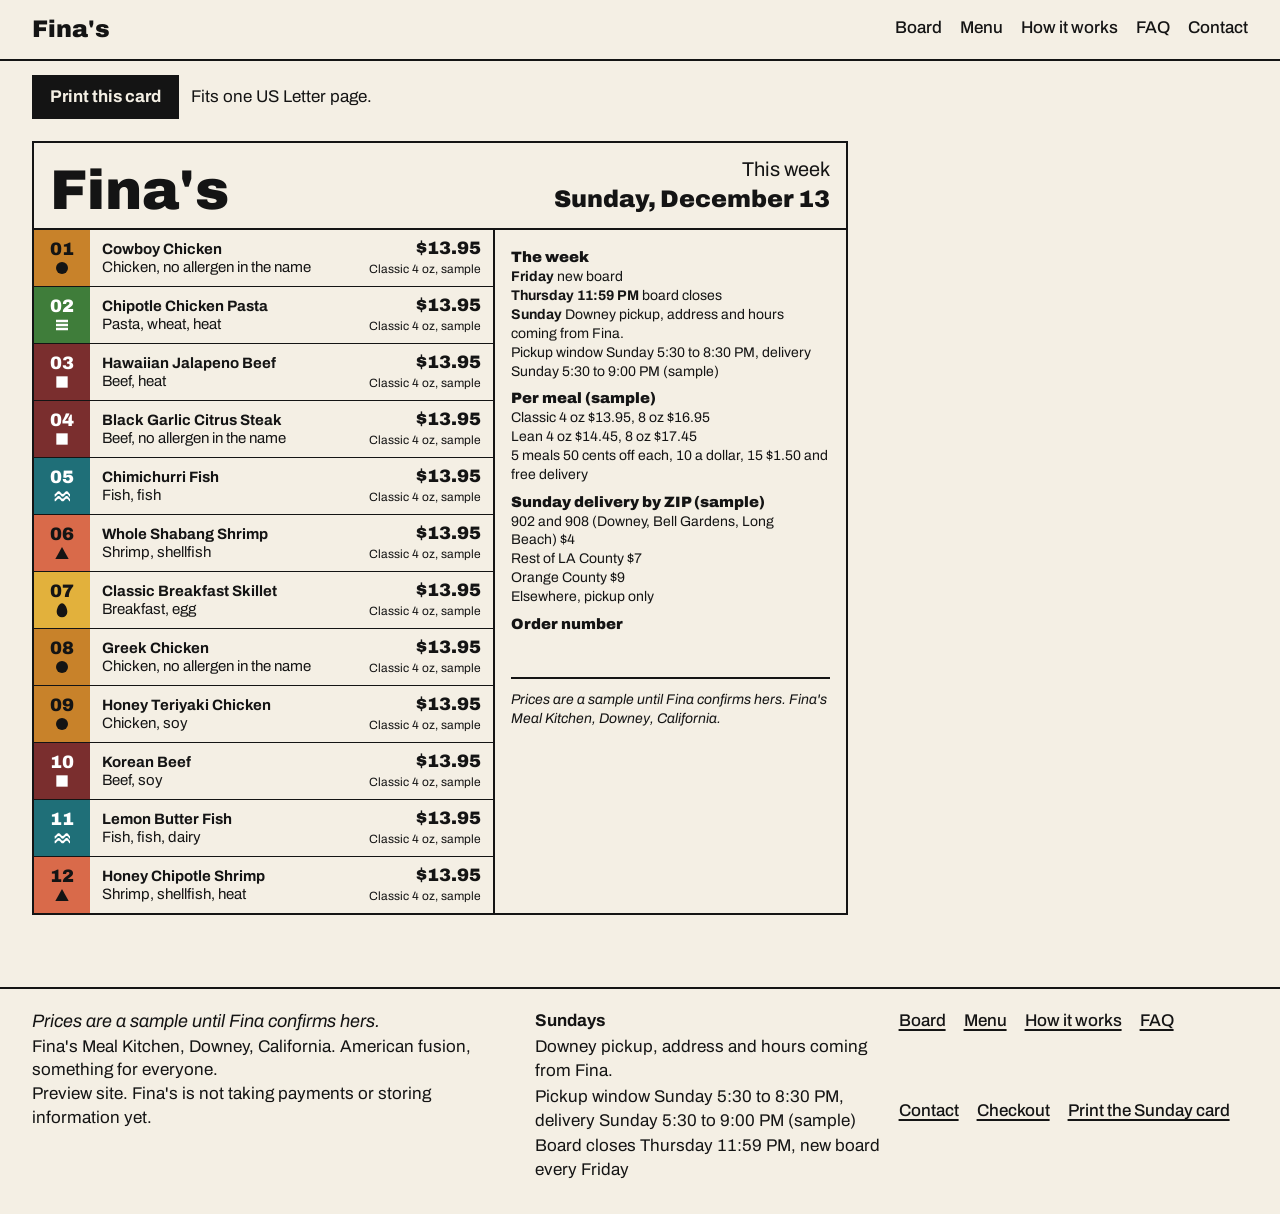
==== card.html @ c73bf51a "Fina's Meal Kitchen: the Market Board, working order preview (sample prices), Downey" ====
<!DOCTYPE html>
<html lang="en" class="no-js">
<head>
<!-- STYLE: Lance Wyman and Otl Aicher, The Market Board (pictogram board with a receipt tape and a price thermometer) | WHY: every dish visible at once and the price falling in view wins the first minute on a phone, which is where meal prep is ordered on Thursday night | ALT: Paula Scher and Emory Douglas, The Kitchen Pass (dark horizontal ticket rail), a better poster and a slower order form -->
<meta charset="utf-8">
<meta name="viewport" content="width=device-width, initial-scale=1">
<title>Sunday card, Fina&#x27;s</title>
<meta name="description" content="A printable one page card: this week&#x27;s twelve dishes, the rhythm, Sunday windows, delivery fees by ZIP and a line for your order number.">
<meta name="color-scheme" content="light dark">
<link rel="preconnect" href="https://fonts.googleapis.com">
<link rel="preconnect" href="https://fonts.gstatic.com" crossorigin>
<link rel="stylesheet" href="https://fonts.googleapis.com/css2?family=Archivo:ital,wght@0,400;0,500;0,700;0,900;1,400;1,700&amp;display=swap">
<link rel="stylesheet" href="./styles.css">
</head>
<body data-page="card">
<svg class="sprite" aria-hidden="true" focusable="false">
  <symbol id="p-circle" viewBox="0 0 48 48"><circle cx="24" cy="24" r="18"/></symbol>
  <symbol id="p-square" viewBox="0 0 48 48"><rect x="7" y="7" width="34" height="34"/></symbol>
  <symbol id="p-triangle" viewBox="0 0 48 48"><path d="M24 6 44 42H4z"/></symbol>
  <symbol id="p-wave" viewBox="0 0 48 48"><path d="M2 18c6 0 6-8 12-8s6 8 12 8 6-8 12-8 6 8 10 8v8c-4 0-4-8-10-8s-6 8-12 8-6-8-12-8-6 8-12 8zm0 14c6 0 6-8 12-8s6 8 12 8 6-8 12-8 6 8 10 8v8c-4 0-4-8-10-8s-6 8-12 8-6-8-12-8-6 8-12 8z"/></symbol>
  <symbol id="p-ribbon" viewBox="0 0 48 48"><path d="M6 8h36v8H6zm0 12h36v8H6zm0 12h36v8H6z"/></symbol>
  <symbol id="p-egg" viewBox="0 0 48 48"><path d="M24 4c8 0 16 14 16 26a16 16 0 0 1-32 0C8 18 16 4 24 4z"/></symbol>
  <symbol id="i-plus" viewBox="0 0 24 24"><path d="M10 3h4v7h7v4h-7v7h-4v-7H3v-4h7z"/></symbol>
  <symbol id="i-minus" viewBox="0 0 24 24"><path d="M3 10h18v4H3z"/></symbol>
</svg>
<p id="live" class="visually-hidden" aria-live="polite" aria-atomic="true"></p>
<header class="masthead">
  <a class="mark" href="./index.html">Fina's</a>
  <nav aria-label="Pages">
    <a href="./index.html">Board</a>
    <a href="./menu.html">Menu</a>
    <a href="./how.html">How it works</a>
    <a href="./faq.html">FAQ</a>
    <a href="./contact.html">Contact</a>
  </nav>
</header>

<main class="page card-page">
  <p class="card-tools js-only"><button type="button" class="btn btn-ink" onclick="window.print()">Print this card</button> <span>Fits one US Letter page.</span></p>
  <section class="card" aria-label="Sunday card">
    <header class="card-head">
      <h1>Fina's</h1>
      <p class="card-sun">This week <strong data-sunday>Sunday after the Thursday close</strong></p>
    </header>
    <div class="card-cols">
      <ol class="card-dishes" aria-label="This week's dishes">
      <li>
        <span class="cn" style="background:var(--chicken);color:var(--on-chicken)">01<svg aria-hidden="true"><use href="#p-circle"/></svg></span>
        <span class="cname"><strong>Cowboy Chicken</strong><br>Chicken, no allergen in the name</span>
        <span class="cpr">$13.95<br><small>Classic 4 oz, sample</small></span>
      </li>
      <li>
        <span class="cn" style="background:var(--pasta);color:var(--on-pasta)">02<svg aria-hidden="true"><use href="#p-ribbon"/></svg></span>
        <span class="cname"><strong>Chipotle Chicken Pasta</strong><br>Pasta, wheat, heat</span>
        <span class="cpr">$13.95<br><small>Classic 4 oz, sample</small></span>
      </li>
      <li>
        <span class="cn" style="background:var(--beef);color:var(--on-beef)">03<svg aria-hidden="true"><use href="#p-square"/></svg></span>
        <span class="cname"><strong>Hawaiian Jalapeno Beef</strong><br>Beef, heat</span>
        <span class="cpr">$13.95<br><small>Classic 4 oz, sample</small></span>
      </li>
      <li>
        <span class="cn" style="background:var(--beef);color:var(--on-beef)">04<svg aria-hidden="true"><use href="#p-square"/></svg></span>
        <span class="cname"><strong>Black Garlic Citrus Steak</strong><br>Beef, no allergen in the name</span>
        <span class="cpr">$13.95<br><small>Classic 4 oz, sample</small></span>
      </li>
      <li>
        <span class="cn" style="background:var(--fish);color:var(--on-fish)">05<svg aria-hidden="true"><use href="#p-wave"/></svg></span>
        <span class="cname"><strong>Chimichurri Fish</strong><br>Fish, fish</span>
        <span class="cpr">$13.95<br><small>Classic 4 oz, sample</small></span>
      </li>
      <li>
        <span class="cn" style="background:var(--shrimp);color:var(--on-shrimp)">06<svg aria-hidden="true"><use href="#p-triangle"/></svg></span>
        <span class="cname"><strong>Whole Shabang Shrimp</strong><br>Shrimp, shellfish</span>
        <span class="cpr">$13.95<br><small>Classic 4 oz, sample</small></span>
      </li>
      <li>
        <span class="cn" style="background:var(--breakfast);color:var(--on-breakfast)">07<svg aria-hidden="true"><use href="#p-egg"/></svg></span>
        <span class="cname"><strong>Classic Breakfast Skillet</strong><br>Breakfast, egg</span>
        <span class="cpr">$13.95<br><small>Classic 4 oz, sample</small></span>
      </li>
      <li>
        <span class="cn" style="background:var(--chicken);color:var(--on-chicken)">08<svg aria-hidden="true"><use href="#p-circle"/></svg></span>
        <span class="cname"><strong>Greek Chicken</strong><br>Chicken, no allergen in the name</span>
        <span class="cpr">$13.95<br><small>Classic 4 oz, sample</small></span>
      </li>
      <li>
        <span class="cn" style="background:var(--chicken);color:var(--on-chicken)">09<svg aria-hidden="true"><use href="#p-circle"/></svg></span>
        <span class="cname"><strong>Honey Teriyaki Chicken</strong><br>Chicken, soy</span>
        <span class="cpr">$13.95<br><small>Classic 4 oz, sample</small></span>
      </li>
      <li>
        <span class="cn" style="background:var(--beef);color:var(--on-beef)">10<svg aria-hidden="true"><use href="#p-square"/></svg></span>
        <span class="cname"><strong>Korean Beef</strong><br>Beef, soy</span>
        <span class="cpr">$13.95<br><small>Classic 4 oz, sample</small></span>
      </li>
      <li>
        <span class="cn" style="background:var(--fish);color:var(--on-fish)">11<svg aria-hidden="true"><use href="#p-wave"/></svg></span>
        <span class="cname"><strong>Lemon Butter Fish</strong><br>Fish, fish, dairy</span>
        <span class="cpr">$13.95<br><small>Classic 4 oz, sample</small></span>
      </li>
      <li>
        <span class="cn" style="background:var(--shrimp);color:var(--on-shrimp)">12<svg aria-hidden="true"><use href="#p-triangle"/></svg></span>
        <span class="cname"><strong>Honey Chipotle Shrimp</strong><br>Shrimp, shellfish, heat</span>
        <span class="cpr">$13.95<br><small>Classic 4 oz, sample</small></span>
      </li>
      </ol>
      <div class="card-side">
        <h2>The week</h2>
        <p><strong>Friday</strong> new board<br><strong>Thursday 11:59 PM</strong> board closes<br><strong>Sunday</strong> Downey pickup, address and hours coming from Fina.<br>Pickup window Sunday 5:30 to 8:30 PM, delivery Sunday 5:30 to 9:00 PM (sample)</p>
        <h2>Per meal (sample)</h2>
        <p>Classic 4 oz $13.95, 8 oz $16.95<br>Lean 4 oz $14.45, 8 oz $17.45<br>5 meals 50 cents off each, 10 a dollar, 15 $1.50 and free delivery</p>
        <h2>Sunday delivery by ZIP (sample)</h2>
        <p>902 and 908 (Downey, Bell Gardens, Long Beach) $4<br>Rest of LA County $7<br>Orange County $9<br>Elsewhere, pickup only</p>
        <h2>Order number</h2>
        <p class="card-line" aria-label="Write your order number here"></p>
        <p class="card-sample">Prices are a sample until Fina confirms hers. Fina's Meal Kitchen, Downey, California.</p>
      </div>
    </div>
  </section>
</main>
<footer class="foot">
  <div>
    <p class="sample-line">Prices are a sample until Fina confirms hers.</p>
    <p>Fina's Meal Kitchen, Downey, California. American fusion, something for everyone.</p>
    <p>Preview site. Fina's is not taking payments or storing information yet.</p>
  </div>
  <div class="hours">
    <strong>Sundays</strong>
    <span>Downey pickup, address and hours coming from Fina.</span>
    <span>Pickup window Sunday 5:30 to 8:30 PM, delivery Sunday 5:30 to 9:00 PM (sample)</span>
    <span>Board closes Thursday 11:59 PM, new board every Friday</span>
  </div>
  <nav aria-label="Footer">
    <a href="./index.html">Board</a>
    <a href="./menu.html">Menu</a>
    <a href="./how.html">How it works</a>
    <a href="./faq.html">FAQ</a>
    <a href="./contact.html">Contact</a>
    <a href="./checkout.html">Checkout</a>
    <a href="./card.html">Print the Sunday card</a>
  </nav>
</footer>
<script src="./app.js"></script>
</body>
</html>
---- styles.css ----
/* Fina's, The Market Board. One grotesque (Archivo), square corners, flat blocks, big numerals. */

:root {
  --board: #F4EFE4;
  --ink: #141414;
  --chicken: #C8822A;
  --beef: #7A2E2E;
  --fish: #1F6F78;
  --plant: #3F7D3A;
  --shrimp: #D96A4A;
  --breakfast: #E2B13C;
  --pasta: #3F7D3A;
  --on-pasta: #FFFFFF;
  --on-chicken: #141414;
  --on-beef: #FFFFFF;
  --on-fish: #FFFFFF;
  --on-plant: #FFFFFF;
  --on-shrimp: #141414;
  --on-breakfast: #141414;
  --rule: 2px solid var(--ink);
  --thin: 1px solid var(--ink);
  --tap: 44px;
  --pad: clamp(12px, 3vw, 32px);
  color-scheme: light dark;
}

@media (prefers-color-scheme: dark) {
  :root {
    --board: #141414;
    --ink: #F4EFE4;
  }
}

* { box-sizing: border-box; }

html { background: var(--board); }

body {
  margin: 0;
  background: var(--board);
  color: var(--ink);
  font-family: Archivo, "Helvetica Neue", Arial, sans-serif;
  font-size: 17px;
  line-height: 1.4;
  font-variant-numeric: tabular-nums;
  -webkit-text-size-adjust: 100%;
}

h1, h2, h3, h4 { margin: 0; line-height: 1.05; font-weight: 900; text-wrap: balance; }
p { margin: 0; text-wrap: pretty; }
em, i { font-style: italic; }
a { color: inherit; text-underline-offset: 3px; text-decoration-thickness: 2px; }
img, video { display: block; max-width: 100%; height: auto; }
button, input, select, output { font: inherit; color: inherit; }
button { cursor: pointer; }

:focus-visible { outline: 3px solid var(--ink); outline-offset: 2px; }

.visually-hidden {
  position: absolute !important;
  width: 1px; height: 1px; overflow: hidden; clip: rect(0 0 0 0); white-space: nowrap;
}

.no-js .js-only { display: none !important; }
@media (min-width: 640px) { .short { display: none !important; } }
.js .no-js-only { display: none !important; }

.sprite { position: absolute; width: 0; height: 0; overflow: hidden; }

/* Masthead */
.masthead {
  display: flex; flex-wrap: wrap; align-items: center; gap: 8px 24px;
  padding: 10px var(--pad);
  border-bottom: var(--rule);
}
.masthead .mark { font-weight: 900; font-size: 24px; text-decoration: none; margin-right: auto; }
.masthead nav { display: flex; flex-wrap: wrap; gap: 4px 18px; font-weight: 500; }
.masthead nav a { text-decoration: none; padding: 6px 0; border-bottom: 3px solid transparent; }
.masthead nav a[aria-current="page"] { border-bottom-color: var(--ink); }
.masthead nav a:hover { text-decoration: underline; }

/* Buttons and controls: square, 44 px tall */
.btn {
  display: inline-flex; align-items: center; justify-content: center; gap: 8px;
  min-height: var(--tap); padding: 8px 16px;
  border: var(--rule); border-radius: 0; background: var(--board); color: var(--ink);
  font-weight: 700; text-decoration: none; text-align: center;
}
.btn:hover { background: var(--ink); color: var(--board); }
.btn-ink { background: var(--ink); color: var(--board); }
.btn-ink:hover { background: var(--board); color: var(--ink); }
.btn[aria-disabled="true"] { opacity: 0.72; cursor: default; }
.btn[aria-disabled="true"]:hover { background: var(--board); color: var(--ink); }

.field {
  min-height: var(--tap); padding: 8px 12px;
  border: var(--rule); border-radius: 0; background: var(--board); color: var(--ink);
  width: 100%; max-width: 100%;
}
select.field { appearance: none; -webkit-appearance: none; padding-right: 36px; background-image: none; }
label.lbl { display: block; font-weight: 700; margin-bottom: 6px; }

.seg { display: inline-flex; border: var(--rule); }
.seg button {
  min-height: var(--tap); min-width: 72px; padding: 8px 14px;
  border: 0; border-right: var(--rule); border-radius: 0;
  background: var(--board); color: var(--ink); font-weight: 700;
}
.seg button:last-child { border-right: 0; }
.seg button[aria-pressed="true"] { background: var(--ink); color: var(--board); }
.seg button:focus-visible { outline-offset: -4px; }

input[type="checkbox"], input[type="radio"] {
  width: 24px; height: 24px; margin: 0; accent-color: var(--ink); border-radius: 0;
  flex: none;
}
.check { display: flex; align-items: flex-start; gap: 12px; min-height: var(--tap); padding: 6px 0; }
.check span { padding-top: 1px; }

/* Page frame */
.page { padding: 0 var(--pad) 48px; }
.page > h1 { font-size: clamp(40px, 7vw, 88px); padding: 24px 0 16px; border-bottom: var(--rule); }
.page .lede { font-size: clamp(20px, 2.4vw, 26px); font-style: italic; padding: 16px 0; max-width: 60ch; }
.prose { max-width: 70ch; }
.prose h2 { font-size: clamp(26px, 3.2vw, 36px); padding: 28px 0 8px; margin-top: 16px; border-top: var(--rule); }
.prose h3 { font-size: 20px; padding: 16px 0 4px; }
.prose p, .prose li { margin: 8px 0; }
.prose ul, .prose ol { padding-left: 24px; }
.prose dl div { display: grid; grid-template-columns: minmax(120px, 1fr) 3fr; gap: 0 16px; padding: 10px 0; border-bottom: var(--thin); }
.prose dt { font-weight: 700; }
.prose dd { margin: 0; }
.big { font-size: clamp(32px, 5vw, 56px); font-weight: 900; line-height: 1; }

table.grid { border-collapse: collapse; width: 100%; border: var(--rule); }
table.grid th, table.grid td { border: var(--thin); padding: 10px 12px; text-align: left; vertical-align: top; }
table.grid th { font-weight: 700; background: var(--ink); color: var(--board); border-color: var(--board); }
table.grid tbody th { background: transparent; color: inherit; border-color: var(--ink); }
table.grid td.num, table.grid th.num { text-align: right; }
.scroll-x { overflow-x: auto; max-width: 100%; }

/* Sample notice */
.sample {
  display: flex; gap: 12px; align-items: baseline;
  padding: 10px 0; border-bottom: var(--rule);
  font-style: italic;
}
.sample strong { font-style: normal; }

/* Hero strip (index) */
.hero {
  display: grid; grid-template-columns: 1fr; gap: 0;
  border-bottom: var(--rule);
}
.hero-name { padding: 16px 0 8px; }
.hero-name h1 { font-size: clamp(64px, 14vw, 180px); font-weight: 900; line-height: 0.9; }
.hero-name p { font-size: clamp(20px, 2.6vw, 30px); font-style: italic; padding: 10px 0 8px; max-width: 24ch; }
.hero-facts { display: grid; grid-template-columns: 1fr; }
.fact { padding: 12px 0; border-top: var(--rule); }
.fact .k { font-weight: 700; display: block; }
.fact .v { font-size: clamp(28px, 4.5vw, 48px); font-weight: 900; line-height: 1.1; display: block; }
.fact .v em { font-weight: 900; }
.fact .s { display: block; padding-top: 4px; }
.zip-form { display: flex; gap: 8px; max-width: 420px; padding-top: 6px; }
.zip-form input { width: 9ch; flex: none; font-size: 22px; font-weight: 700; }
.zip-form button { flex: none; }
.zip-answer { font-weight: 700; padding-top: 8px; min-height: 1.4em; }
.zip-table { padding-top: 6px; }
.fees { display: none; padding-top: 4px; }
.fees summary { font-weight: 700; cursor: pointer; min-height: 32px; display: flex; align-items: center; list-style: none; }
.fees summary::-webkit-details-marker { display: none; }
.fees summary::before { content: "+"; display: inline-block; width: 22px; font-size: 22px; font-weight: 900; }
.fees[open] summary::before { content: "\2212"; }
.fees .zip-table { font-size: 15px; padding: 4px 0 6px; }

@media (min-width: 900px) {
  .hero { grid-template-columns: 1.2fr 1fr; }
  .hero-name { border-right: var(--rule); padding-right: 24px; }
  .hero-facts { padding-left: 24px; }
  .hero-facts .fact:first-child { border-top: 0; }
}

/* The board: tiles left, tape right */
.board {
  display: grid; grid-template-columns: 1fr; gap: 0;
}
@media (min-width: 1000px) {
  .hero { grid-template-columns: minmax(0, 1fr) minmax(0, 1fr); max-height: 300px; overflow: hidden; }
  .hero-name { padding: 10px 24px 10px 0; min-width: 0; }
  .hero-name h1 { font-size: 96px; line-height: 0.9; }
  .hero-name p { font-size: 20px; padding: 8px 0 0; max-width: none; white-space: nowrap; overflow: hidden; text-overflow: ellipsis; }
  .hero-facts { grid-template-columns: 1fr 1fr; align-content: start; }
  .fact { padding: 8px 0; }
  .fact.when { border-top: 0; }
  .fact.closes { border-top: 0; border-left: var(--rule); padding-left: 16px; }
  .fact.zip { grid-column: 1 / -1; }
  .fact .k { font-size: 15px; }
  .fact .v { font-size: 26px; }
  .fact .s { display: none; }
  .hero-name .long { display: none; }
  .zip-answer:empty { display: none; }
  .zip-table.desk { display: none; }
  .fees { display: block; }
  .js .price-grid { display: none; }
  .price-line.more { display: none; }
  .fills { padding: 8px 0; }
  .plan summary { min-height: 40px; padding: 2px 0; }
  .board { grid-template-columns: minmax(0, 1fr) 360px; }
  .tape-col { border-left: var(--rule); }
  .tape { position: sticky; top: 0; max-height: 100vh; overflow: auto; }
}

.board-head { padding: 14px 0; display: flex; flex-wrap: wrap; gap: 12px 28px; align-items: flex-end; border-bottom: var(--rule); }
.board-head h2 { font-size: clamp(30px, 4vw, 44px); margin-right: auto; }
.switch { display: grid; gap: 4px; }
.switch .k { font-weight: 700; }
.price-line { width: 100%; font-size: 18px; }
.price-line strong { font-size: 24px; }

.price-grid { display: grid; grid-template-columns: auto 1fr 1fr; border: var(--rule); max-width: 420px; }
.price-grid > * { padding: 8px 10px; border-right: var(--thin); border-bottom: var(--thin); }
.price-grid > *:nth-child(3n) { border-right: 0; }
.price-grid > *:nth-last-child(-n+3) { border-bottom: 0; }
.price-grid .h { font-weight: 700; }
.price-grid .v { font-weight: 900; font-size: 20px; }
.price-grid .v[data-active="true"] { background: var(--ink); color: var(--board); }

.fills { display: flex; gap: 8px; padding: 12px 0; overflow-x: auto; border-bottom: var(--rule); }
.fills .btn { flex: none; }
.plan { border-bottom: var(--rule); }
.plan summary { min-height: var(--tap); display: flex; align-items: center; font-weight: 700; cursor: pointer; padding: 6px 0; list-style: none; }
.plan summary::-webkit-details-marker { display: none; }
.plan summary::before { content: "+"; display: inline-block; width: 28px; font-size: 26px; font-weight: 900; }
.plan[open] summary::before { content: "\2212"; }
.plan-body { display: grid; gap: 8px 24px; grid-template-columns: repeat(auto-fit, minmax(220px, 1fr)); padding: 4px 0 16px; align-items: center; }
.plan-body .row { display: flex; gap: 12px; align-items: center; }
.plan-body select { width: auto; }
.plan-note { grid-column: 1 / -1; font-weight: 700; min-height: 1.4em; }

.caption { font-style: italic; padding: 8px 0; }

/* Tiles: a printed grid, zero gap, ink rules */
.tiles {
  display: grid; grid-template-columns: 1fr;
  border-left: var(--rule); border-top: var(--rule); margin-top: 12px;
}
.tiles-foot { border-bottom: var(--rule); }
@media (min-width: 640px) { .tiles { grid-template-columns: repeat(2, minmax(0, 1fr)); } }
@media (min-width: 1240px) { .tiles { grid-template-columns: repeat(3, minmax(0, 1fr)); } }

.tile {
  display: grid; grid-template-columns: 1fr; gap: 0;
  border-right: var(--rule); border-bottom: var(--rule);
  background: var(--board);
}
.tile-head {
  display: flex; align-items: center; gap: 10px; padding: 6px 10px; min-height: 48px;
  font-weight: 700; font-size: 18px;
}
.tile-head .num { font-size: 32px; font-weight: 900; line-height: 1; }
.tile-head .pict { width: 28px; height: 28px; fill: currentColor; }
.tile-head .kind { margin-left: auto; }
.tile-img { position: relative; aspect-ratio: 4 / 3; overflow: hidden; }
.tile-img .pict-big {
  position: absolute; left: 50%; top: 50%; width: 40%; height: 40%;
  transform: translate(-50%, -50%); fill: currentColor; opacity: 0.9;
}
.tile-img img { position: absolute; inset: 0; width: 100%; height: 100%; object-fit: cover; }
.tile-body { padding: 12px 12px 12px; }
.tile-body h3 { font-size: 24px; }
.tile-body .parts { padding-top: 4px; }
.macros { display: grid; grid-template-columns: repeat(4, 1fr); gap: 4px; margin: 12px 0 0; padding: 10px 0 0; border-top: var(--thin); }
.macros div { display: flex; flex-direction: column-reverse; }
.macros dd { margin: 0; font-size: 26px; font-weight: 900; line-height: 1; }
.macros dt { font-size: 14px; }
.allergens { display: flex; flex-wrap: wrap; gap: 6px; list-style: none; margin: 10px 0 0; padding: 0; min-height: 26px; }
.allergens .hot { background: var(--ink); color: var(--board); border-color: var(--ink); }
.allergens li { border: var(--thin); padding: 1px 8px; font-size: 14px; font-weight: 700; }
.allergens .none { border: 0; padding: 0; font-weight: 400; font-style: italic; }
.ctl { display: flex; align-items: center; gap: 0; margin-top: 12px; border-top: var(--rule); }
.ctl button {
  width: 56px; height: 56px; flex: none;
  border: 0; border-right: var(--rule); border-radius: 0;
  background: var(--board); color: var(--ink); display: grid; place-items: center;
}
.ctl button svg { width: 24px; height: 24px; fill: currentColor; }
.ctl button:hover { background: var(--ink); color: var(--board); }
.ctl button:focus-visible { outline-offset: -4px; }
.ctl .qty { width: 56px; height: 56px; flex: none; display: grid; place-items: center; font-size: 28px; font-weight: 900; border-right: var(--rule); }
.ctl .price { margin-left: auto; padding: 0 12px; font-size: 22px; font-weight: 900; }
.tile[data-qty]:not([data-qty="0"]) .qty { background: var(--ink); color: var(--board); }

@media (max-width: 639px) {
  .masthead { padding: 6px var(--pad); }
  .masthead nav { font-size: 15px; gap: 4px 12px; }
  body[data-page="board"] .masthead .mark { display: none; }
  .hero-name { padding: 6px 0 0; }
  .hero-name h1 { font-size: 44px; }
  .hero-name p { font-size: 16px; padding: 2px 0 6px; max-width: none; white-space: nowrap; overflow: hidden; text-overflow: ellipsis; }
  .long { display: none !important; }
  .hero-facts { grid-template-columns: 1fr; }
  .fact { padding: 6px 0; }
  .fact .s { display: none; }
  .fact.when .k { display: none; }
  .fact.when .v { font-size: 22px; line-height: 1.15; }
  .fact.closes { border-top: 0; padding-top: 0; display: flex; flex-wrap: wrap; gap: 0 6px; font-size: 15px; }
  .fact.closes .k { font-size: 15px; }
  .fact.closes .v { font-size: 15px; font-weight: 700; display: inline; }
  .zip-form { padding-top: 0; }
  .zip-form input { font-size: 18px; }
  .zip-answer { padding-top: 6px; min-height: 0; }
  .zip-answer:empty { display: none; }
  .zip-table.desk { display: none; }
  .fees { display: block; }
  .sample { padding: 6px 0; font-size: 15px; }
  .sample .lead, .sample .more { display: none; }
  .board-head { padding: 8px 0; gap: 6px 12px; align-items: center; }
  .board-head h2 { position: absolute; width: 1px; height: 1px; overflow: hidden; clip: rect(0 0 0 0); white-space: nowrap; }
  .board-head { position: relative; }
  .switch { position: relative; }
  .switch .k { position: absolute; width: 1px; height: 1px; overflow: hidden; clip: rect(0 0 0 0); white-space: nowrap; }
  .seg button { min-width: 64px; padding: 8px 10px; }
  .js .price-grid { display: none; }
  .price-line { font-size: 15px; }
  .price-line strong { font-size: 18px; }
  .price-line.more { display: none; }
  .fills { padding: 8px 0; }
  .fills .btn { min-height: 44px; padding: 6px 12px; }
  .board-main { display: flex; flex-direction: column; }
  .board-main > .board-head { order: 1; }
  .board-main > .tiles { order: 2; }
  .board-main > .tiles-foot { order: 3; }
  .board-main > .caption.before { order: 4; }
  .board-main > .fills { order: 5; }
  .board-main > .plan { order: 6; border-top: 0; }
  .board-main > .caption.after { order: 7; }
  .board-main > .extras { order: 8; }
  .caption { padding: 4px 0; font-size: 14px; }
  .caption .more { display: none; }
  .tiles { margin-top: 0; border-top: 0; }
  .tile { grid-template-columns: 104px minmax(0, 1fr); grid-template-rows: auto 1fr auto; }
  .tile-head { grid-column: 1 / -1; min-height: 36px; padding: 2px 10px; font-size: 16px; }
  .tile-head .num { font-size: 24px; }
  .tile-head .pict { width: 22px; height: 22px; }
  .tile-img { grid-row: 2 / 4; aspect-ratio: auto; height: 100%; min-height: 104px; }
  .tile-body { padding: 6px 10px 0; }
  .tile-body h3 { font-size: 19px; }
  .allergens { margin-top: 4px; min-height: 0; }
  .ctl { grid-column: 2; margin-top: 4px; border-top: var(--thin); }
  .ctl button, .ctl .qty { width: 48px; height: 48px; }
  .ctl .qty { font-size: 22px; }
  .ctl .price { font-size: 18px; padding: 0 8px; }
}



/* Hero media tile: lives on the board, no text over it; the rhythm fills the rest of the cell */
.media-tile { display: flex; flex-direction: column; border-right: var(--rule); border-bottom: var(--rule); background: var(--board); color: var(--ink); }
.media-tile .frame { position: relative; aspect-ratio: 1280 / 648; overflow: hidden; background: var(--chicken); color: var(--on-chicken); }
.media-tile video, .media-tile img { position: absolute; inset: 0; width: 100%; height: 100%; object-fit: cover; }
.media-tile .pict-big { position: absolute; left: 50%; top: 50%; width: 30%; height: 30%; transform: translate(-50%, -50%); fill: currentColor; }
.media-tile .cap { padding: 8px 10px; font-style: italic; border-top: var(--rule); border-bottom: var(--rule); }
.rhythm { flex: 1; margin: 0; padding: 4px 10px 10px; display: grid; align-content: start; gap: 0; }
.rhythm div { display: grid; grid-template-columns: 1fr; padding: 8px 0; border-bottom: var(--thin); }
.rhythm div:last-child { border-bottom: 0; }
.rhythm dt { font-weight: 900; font-size: 20px; }
.rhythm dd { margin: 0; }
@media (max-width: 639px) { .media-tile { order: 99; } }

/* Extras */
.extras { padding: 16px 0; border-bottom: var(--rule); }
.extras h2 { font-size: clamp(26px, 3.2vw, 36px); }
.extras .rule-note { padding: 6px 0 10px; font-weight: 700; }
.sauces { display: grid; grid-template-columns: 1fr; border-left: var(--rule); border-top: var(--rule); }
@media (min-width: 640px) { .sauces { grid-template-columns: repeat(2, 1fr); } }
@media (min-width: 1240px) { .sauces { grid-template-columns: repeat(4, 1fr); } }
.sauce { border-right: var(--rule); border-bottom: var(--rule); }
.sauce .name { padding: 10px 12px 0; font-weight: 700; font-size: 19px; }
.sauce .meta { padding: 0 12px 8px; font-size: 14px; }
.sauce .ctl { margin-top: 0; }

/* Receipt tape */
.tape { padding: 0 0 24px; }
.tape-inner { padding: 14px var(--pad) 0; }
@media (min-width: 1000px) { .tape-inner { padding: 14px 20px 0; } }
.tape h2 { font-size: 30px; }
.tape .sunday { font-size: 18px; padding: 4px 0 10px; border-bottom: var(--rule); }
.tape .sunday strong { font-weight: 900; }
.lines { list-style: none; margin: 0; padding: 0; min-height: 56px; }
.lines li { display: grid; grid-template-columns: 2.4em 1fr auto; gap: 0 8px; padding: 8px 0; border-bottom: var(--thin); align-items: baseline; }
.lines li .q { font-weight: 900; font-size: 20px; }
.lines li .n { font-weight: 500; }
.lines li .n small { display: block; font-size: 14px; }
.lines li .a { font-weight: 900; font-size: 20px; }
.lines li.empty { grid-template-columns: 1fr; font-style: italic; }
.lines li.free .a { font-weight: 700; font-size: 16px; }

.ladder { padding: 12px 0; border-bottom: var(--rule); }
.ladder .k { font-weight: 700; display: block; padding-bottom: 6px; }
.therm { position: relative; height: 28px; border: var(--rule); }
.therm .fill { position: absolute; left: 0; top: 0; bottom: 0; width: 0; background: var(--ink); }
.therm .mark { position: absolute; top: 0; bottom: 0; width: 2px; background: var(--ink); }
.therm .mark[data-at="5"] { left: calc(100% / 3); }
.therm .mark[data-at="10"] { left: calc(200% / 3); }
.therm-labels { display: grid; grid-template-columns: 1fr 1fr 1fr; font-weight: 700; font-size: 15px; padding-top: 4px; }
.therm-labels span:nth-child(2) { text-align: center; }
.therm-labels span:nth-child(3) { text-align: right; }
.ladder .next { font-size: 18px; padding-top: 8px; font-weight: 500; }
.ladder .next strong { font-weight: 900; }
.ladder .saved { font-weight: 900; font-size: 22px; padding-top: 4px; }

.totals { padding: 10px 0; }
.totals div { display: flex; justify-content: space-between; gap: 12px; padding: 4px 0; }
.totals .total { border-top: var(--rule); margin-top: 6px; padding-top: 10px; font-size: 30px; font-weight: 900; }
.totals .delivery small { font-weight: 400; font-size: 15px; }
.tape-actions { display: grid; gap: 8px; padding-top: 8px; }
.tape-actions .btn { width: 100%; }
.tape-actions .pair { display: grid; grid-template-columns: 1fr 1fr; gap: 8px; }
.tape-msg { min-height: 1.4em; font-weight: 700; padding-top: 6px; }

@media (prefers-reduced-motion: no-preference) {
  .lines li.print { animation: print 320ms ease-out both; }
  @keyframes print { from { transform: translateY(-8px); opacity: 0; clip-path: inset(0 0 100% 0); } to { transform: none; opacity: 1; clip-path: inset(0); } }
  .tile .qty.stamp { animation: stamp 260ms ease-out; }
  @keyframes stamp { 0% { transform: scale(1.35); } 100% { transform: none; } }
  .therm .fill { transition: width 400ms ease-out; }
}

/* Phone: sticky bottom tally, square */
.tally { display: none; background: var(--ink); color: var(--board); }
@media (max-width: 999px) {
  body.has-tally { padding-bottom: 72px; }
  .tally {
    position: fixed; left: 0; right: 0; bottom: 0; z-index: 20;
    display: flex; align-items: stretch; height: 64px;
    background: var(--ink); color: var(--board); border-top: 2px solid var(--board);
  }
  .tally .sum { flex: 1; display: flex; align-items: center; gap: 16px; padding: 0 var(--pad); font-weight: 900; font-size: 22px; }
  .tally .sum .meals { font-size: 16px; font-weight: 700; }
  .tally button {
    border: 0; border-left: 2px solid var(--board); border-radius: 0; background: var(--ink); color: var(--board);
    font-weight: 700; padding: 0 18px; min-width: 96px;
  }
  .tally button[aria-expanded="true"] { background: var(--board); color: var(--ink); }
  .tape-col { display: none; }
  body.tape-open .tape-col {
    display: block; position: fixed; left: 0; right: 0; bottom: 64px; top: 0; z-index: 19;
    background: var(--board); border-top: var(--rule); overflow: auto;
  }
}

/* Checkout */
.co { display: grid; grid-template-columns: 1fr; gap: 0; }
@media (min-width: 1000px) {
  .co { grid-template-columns: minmax(0, 1fr) 400px; }
  .co-side { border-left: var(--rule); padding-left: 24px; }
  .co-side .tape { position: sticky; top: 0; }
}
.co-main { padding-right: 0; }
@media (min-width: 1000px) { .co-main { padding-right: 24px; } }
.notice { border: var(--rule); padding: 14px 16px; margin: 16px 0; font-weight: 700; }
.notice.preview { background: var(--breakfast); color: var(--on-breakfast); border-color: var(--on-breakfast); }
.step { padding: 20px 0; border-bottom: var(--rule); }
.step h2 { font-size: 28px; padding-bottom: 10px; }
.step h2 .n { display: inline-grid; place-items: center; width: 40px; height: 40px; background: var(--ink); color: var(--board); margin-right: 10px; font-size: 22px; vertical-align: middle; }
.choices { display: grid; grid-template-columns: 1fr 1fr; border: var(--rule); max-width: 520px; }
.choices label { display: flex; gap: 10px; align-items: center; min-height: 56px; padding: 8px 12px; border-right: var(--rule); cursor: pointer; font-weight: 700; }
.choices label:last-child { border-right: 0; }
.choices label:has(input:checked) { background: var(--ink); color: var(--board); }
.choices input { accent-color: var(--board); }
.fields { display: grid; gap: 12px; grid-template-columns: 1fr 1fr; max-width: 720px; }
.fields .wide { grid-column: 1 / -1; }
@media (max-width: 600px) { .fields { grid-template-columns: 1fr; } }
.heat { display: grid; grid-template-columns: repeat(6, 1fr); gap: 6px; max-width: 720px; align-items: end; }
.heat label { display: grid; gap: 6px; cursor: pointer; text-align: center; font-weight: 700; font-size: 14px; }
.heat .bar { height: 72px; display: flex; align-items: flex-end; border-bottom: var(--rule); }
.heat .bar i { display: block; width: 100%; background: var(--ink); }
.heat .bar i.b1 { height: 25%; }
.heat .bar i.b2 { height: 55%; }
.heat .bar i.b3 { height: 100%; }
.heat label:has(input:checked) .t { background: var(--ink); color: var(--board); }
.heat .t { padding: 6px 2px; min-height: var(--tap); display: grid; place-items: center; line-height: 1.1; }
.heat input { position: absolute; opacity: 0; width: 1px; height: 1px; }
.heat label:has(input:focus-visible) { outline: 3px solid var(--ink); outline-offset: 2px; }
.heat-key { display: flex; gap: 16px; padding: 10px 0; font-size: 14px; font-weight: 700; }
.heat-key i { display: inline-block; width: 14px; height: 14px; background: var(--ink); vertical-align: middle; margin-right: 6px; }
.confirm { padding: 24px 0; }
.confirm .num { font-size: clamp(40px, 8vw, 80px); font-weight: 900; line-height: 1; padding: 8px 0 16px; }
.confirm dl { max-width: 60ch; }

/* Menu: 57 dishes grouped by protein */
.filters { display: grid; gap: 12px 24px; padding: 14px 0; border-bottom: var(--rule); grid-template-columns: 1fr; }
@media (min-width: 900px) { .filters { grid-template-columns: minmax(240px, 1fr) 2fr 2fr; align-items: start; } .filters #menu-count { grid-column: 1 / -1; } }
.filters fieldset { border: 0; padding: 0; margin: 0; display: flex; flex-wrap: wrap; gap: 0 16px; }
.filters legend { font-weight: 700; padding: 0 0 4px; }
.filters .check { min-height: 40px; padding: 4px 0; }
.menu-group { padding: 10px 0 4px; }
.menu-group[hidden] { display: none; }
.menu-group h2 { display: flex; align-items: center; gap: 12px; font-size: clamp(28px, 3.6vw, 40px); padding: 18px 0 10px; }
.menu-group .gk { display: inline-grid; place-items: center; width: 44px; height: 44px; }
.menu-group .gk svg { width: 24px; height: 24px; fill: currentColor; }
.menu-group .gc { font-weight: 400; font-size: 20px; }
.menu-list { list-style: none; margin: 0; padding: 0; display: grid; grid-template-columns: 1fr; border-top: var(--rule); border-left: var(--rule); }
@media (min-width: 700px) { .menu-list { grid-template-columns: repeat(2, minmax(0, 1fr)); } }
@media (min-width: 1240px) { .menu-list { grid-template-columns: repeat(3, minmax(0, 1fr)); } }
.menu-item { display: grid; grid-template-columns: 88px 1fr; gap: 0 12px; align-items: start; border-right: var(--rule); border-bottom: var(--rule); min-height: 88px; }
.menu-item[hidden] { display: none; }
.menu-item .mk { position: relative; display: grid; place-items: center; width: 88px; height: 100%; min-height: 88px; overflow: hidden; }
.menu-item .mk svg { width: 32px; height: 32px; fill: currentColor; }
.menu-item .mk img { position: absolute; inset: 0; width: 100%; height: 100%; object-fit: cover; }
.menu-item .mt { padding: 10px 10px 10px 0; }
.menu-item h3 { font-size: 20px; }
.menu-item .allergens { margin-top: 6px; min-height: 0; }
.menu-item .on-board { grid-column: 2; font-weight: 700; font-size: 14px; padding: 0 0 10px; }
.menu-empty { padding: 24px 0; font-style: italic; font-size: 20px; }

/* Footer */
.foot { border-top: var(--rule); padding: 20px var(--pad) 32px; display: grid; gap: 14px; }
.foot .sample-line { font-style: italic; font-size: 18px; }
.foot nav { display: flex; flex-wrap: wrap; gap: 6px 18px; font-weight: 500; }
.foot .hours { display: grid; gap: 2px; }
.foot .hours strong { font-weight: 700; }
@media (min-width: 900px) { .foot { grid-template-columns: 1.4fr 1fr 1fr; } }

/* Sunday card: one printable US Letter page */
.card-tools { display: flex; gap: 12px; align-items: center; padding: 14px 0; }
.card { border: var(--rule); margin: 8px 0 24px; max-width: 8.5in; }
.card-head { display: flex; justify-content: space-between; align-items: flex-end; gap: 12px; padding: 12px 16px; border-bottom: var(--rule); }
.card-head h1 { font-size: 56px; line-height: 0.9; }
.card-sun { font-size: 20px; text-align: right; }
.card-sun strong { font-weight: 900; display: block; font-size: 24px; }
.card-cols { display: grid; grid-template-columns: 1fr; }
.card-dishes { list-style: none; margin: 0; padding: 0; }
.card-dishes li { display: grid; grid-template-columns: 56px 1fr auto; gap: 0 12px; align-items: center; border-bottom: var(--thin); min-height: 56px; }
.card-dishes li:last-child { border-bottom: 0; }
.card-dishes .cn { display: flex; flex-direction: column; align-items: center; justify-content: center; gap: 2px; width: 56px; height: 56px; font-weight: 900; font-size: 18px; line-height: 1; }
.card-dishes .cn svg { width: 16px; height: 16px; fill: currentColor; }
.card-dishes .cname { font-size: 15px; line-height: 1.25; }
.card-dishes .cpr { font-weight: 900; font-size: 18px; text-align: right; padding-right: 12px; line-height: 1.1; }
.card-dishes .cpr small { font-weight: 400; font-size: 12px; }
.card-side { padding: 10px 16px 14px; border-top: var(--rule); font-size: 14px; }
.card-side h2 { font-size: 15px; padding: 10px 0 2px; }
.card-side p { line-height: 1.35; }
.card-line { border-bottom: var(--rule); height: 36px; margin-top: 8px; }
.card-sample { font-style: italic; padding-top: 12px; }
@media (min-width: 700px) {
  .card-cols { grid-template-columns: 1.3fr 1fr; }
  .card-side { border-top: 0; border-left: var(--rule); }
}
@media print {
  @page { size: letter; margin: 0.4in; }
  html, body { background: #FFFFFF; color: #141414; }
  :root { --board: #FFFFFF; --ink: #141414; }
  .masthead, .foot, .card-tools, .tally, #live { display: none !important; }
  .page { padding: 0; }
  .card { margin: 0; max-width: none; border-width: 2px; break-inside: avoid; }
  .card-cols { grid-template-columns: 1.3fr 1fr; }
  .card-side { border-top: 0; border-left: var(--rule); }
  .card-head h1 { font-size: 48px; }
  .card-dishes li { min-height: 50px; }
  .card-dishes .cn { -webkit-print-color-adjust: exact; print-color-adjust: exact; }
  a { text-decoration: none; }
}
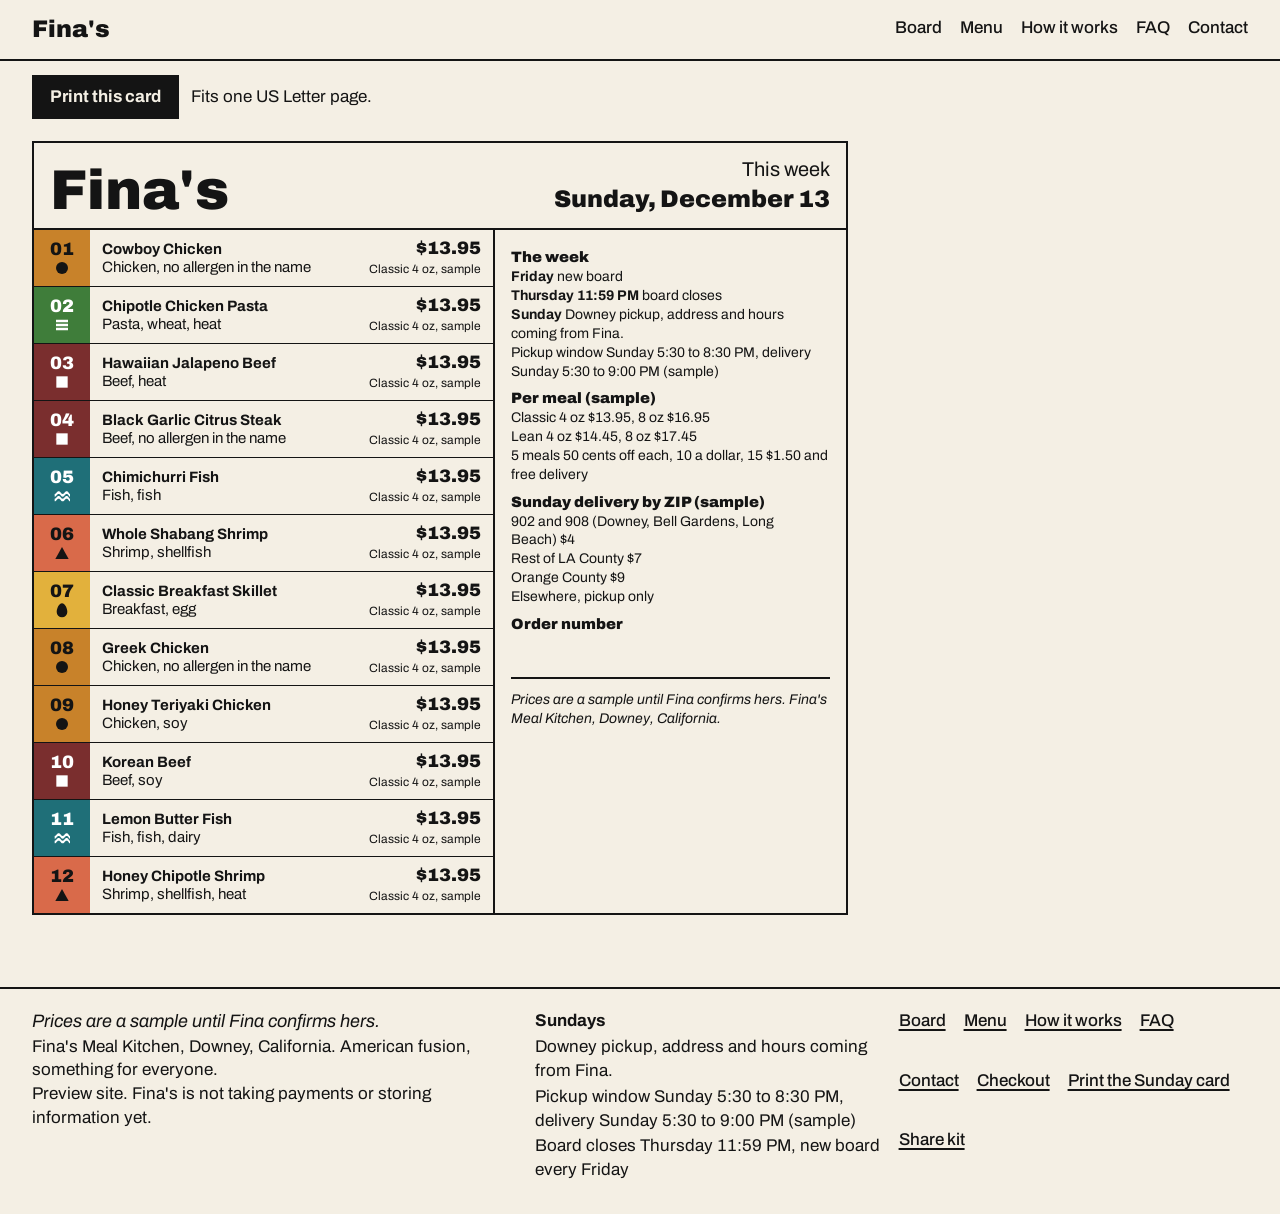
==== commit 603fe06d: "Fina's share kit: Friday post and Thursday story graphics (made in Canva, site photos), captions, fo" ====
--- a/card.html
+++ b/card.html
@@ -7,6 +7,19 @@
 <title>Sunday card, Fina&#x27;s</title>
 <meta name="description" content="A printable one page card: this week&#x27;s twelve dishes, the rhythm, Sunday windows, delivery fees by ZIP and a line for your order number.">
 <meta name="color-scheme" content="light dark">
+<meta name="theme-color" content="#F4EFE4">
+<link rel="icon" href="./favicon.svg" type="image/svg+xml">
+<link rel="apple-touch-icon" href="./apple-touch-icon.png">
+<meta property="og:type" content="website">
+<meta property="og:site_name" content="Fina's Meal Kitchen">
+<meta property="og:title" content="Sunday card, Fina&#x27;s">
+<meta property="og:description" content="A printable one page card: this week&#x27;s twelve dishes, the rhythm, Sunday windows, delivery fees by ZIP and a line for your order number.">
+<meta property="og:url" content="https://gordonusc.github.io/finas/card.html">
+<meta property="og:image" content="https://gordonusc.github.io/finas/img/og.jpg">
+<meta property="og:image:width" content="1200">
+<meta property="og:image:height" content="630">
+<meta property="og:image:alt" content="Fina's Sunday meal board: twelve dishes a week, order by Thursday, Sunday in Downey. Illustrative photo.">
+<meta name="twitter:card" content="summary_large_image">
 <link rel="preconnect" href="https://fonts.googleapis.com">
 <link rel="preconnect" href="https://fonts.gstatic.com" crossorigin>
 <link rel="stylesheet" href="https://fonts.googleapis.com/css2?family=Archivo:ital,wght@0,400;0,500;0,700;0,900;1,400;1,700&amp;display=swap">
@@ -139,6 +152,7 @@
     <a href="./contact.html">Contact</a>
     <a href="./checkout.html">Checkout</a>
     <a href="./card.html">Print the Sunday card</a>
+    <a href="./share.html">Share kit</a>
   </nav>
 </footer>
 <script src="./app.js"></script>
--- a/styles.css
+++ b/styles.css
@@ -196,7 +196,6 @@
   .fact .k { font-size: 15px; }
   .fact .v { font-size: 26px; }
   .fact .s { display: none; }
-  .hero-name .long { display: none; }
   .zip-answer:empty { display: none; }
   .zip-table.desk { display: none; }
   .fees { display: block; }
@@ -324,13 +323,13 @@
   .price-line strong { font-size: 18px; }
   .price-line.more { display: none; }
   .fills { padding: 8px 0; }
-  .fills .btn { min-height: 44px; padding: 6px 12px; }
+  .fills .btn { min-height: 44px; padding: 6px 8px; font-size: 15px; }
   .board-main { display: flex; flex-direction: column; }
   .board-main > .board-head { order: 1; }
   .board-main > .tiles { order: 2; }
   .board-main > .tiles-foot { order: 3; }
   .board-main > .caption.before { order: 4; }
-  .board-main > .fills { order: 5; }
+  .board-main > .fills { order: 5; display: grid; grid-template-columns: 1fr 1fr; overflow: visible; }
   .board-main > .plan { order: 6; border-top: 0; }
   .board-main > .caption.after { order: 7; }
   .board-main > .extras { order: 8; }
@@ -560,3 +559,81 @@
   .card-dishes .cn { -webkit-print-color-adjust: exact; print-color-adjust: exact; }
   a { text-decoration: none; }
 }
+
+/* Hero strip: the week's twelve dishes as a printed contact sheet; each cell jumps to its tile */
+.hero-strip { display: none; list-style: none; margin: 0; padding: 0; }
+@media (min-width: 640px) {
+  .hero-strip { display: grid; grid-template-columns: repeat(12, minmax(0, 1fr)); border-top: var(--rule); border-left: var(--rule); margin: 10px 0 8px; max-width: 720px; }
+  .hero-strip li { border-right: var(--rule); border-bottom: var(--rule); }
+  .hero-strip a { display: block; text-decoration: none; }
+  .hero-strip img { width: 100%; aspect-ratio: 1; object-fit: cover; }
+  .hero-strip .n { display: block; font-weight: 900; font-size: 14px; line-height: 1; padding: 3px 4px; }
+  .hero-strip a:hover img, .hero-strip a:focus-visible img { opacity: 0.8; }
+}
+@media (min-width: 1000px) { .hero-strip { margin: 12px 0 0; } }
+.tile { scroll-margin-top: 12px; }
+.fact .remind { display: inline-block; font-weight: 700; padding: 6px 0 2px; }
+@media (max-width: 639px) { .fact .remind { padding: 0; font-size: 15px; } }
+
+/* How: the week drawn as a ten day line */
+.week { margin: 8px 0 0; max-width: 960px; display: grid; grid-template-columns: repeat(10, minmax(0, 1fr)); border: var(--rule); }
+.week-days { grid-column: 1 / -1; display: grid; grid-template-columns: subgrid; list-style: none; margin: 0; padding: 0; border-bottom: var(--rule); }
+.week-days li { padding: 8px 4px; font-weight: 900; text-align: center; border-right: var(--thin); }
+.week-days li:last-child { border-right: 0; }
+.week-days .thu { background: var(--beef); color: var(--on-beef); }
+.week-days .sun { background: var(--chicken); color: var(--on-chicken); }
+.week-open { grid-column: 1 / 8; grid-row: 2; background: var(--ink); color: var(--board); padding: 10px 8px; font-weight: 700; }
+.week-close { grid-column: 4 / 8; grid-row: 3; text-align: right; padding: 8px 8px 8px 0; font-weight: 700; border-right: 6px solid var(--beef); }
+.week-sun { grid-column: 8 / 11; grid-row: 2 / 4; background: var(--chicken); color: var(--on-chicken); padding: 10px 8px; font-weight: 900; display: flex; align-items: flex-end; }
+.week figcaption { grid-column: 1 / -1; grid-row: 4; padding: 10px 8px; border-top: var(--rule); font-style: italic; }
+.week-remind { display: flex; flex-wrap: wrap; gap: 8px 16px; align-items: center; padding: 16px 0 0; max-width: 960px; }
+@media (max-width: 639px) {
+  .week-days li { font-size: 13px; padding: 6px 0; }
+  .week-open, .week-close, .week-sun { font-size: 15px; }
+  .week-close { grid-column: 1 / 8; }
+}
+
+/* FAQ: every question on one screen first */
+.q-index { border-bottom: var(--rule); padding: 0 0 12px; max-width: 70ch; }
+.q-index ol { margin: 0; padding: 0 0 0 28px; columns: 2 300px; column-gap: 32px; }
+.q-index li { padding: 4px 0; break-inside: avoid; font-weight: 700; }
+.q-index a { display: inline-block; padding: 4px 0; }
+.prose h2[id] { scroll-margin-top: 12px; }
+
+/* Contact: what is real today and what is still coming */
+.ledger { display: grid; grid-template-columns: 1fr; border: var(--rule); margin: 20px 0 8px; max-width: 960px; }
+.ledger > div { padding: 14px 16px; }
+.ledger h2 { font-size: 26px; padding-bottom: 6px; }
+.ledger ul { margin: 0; padding-left: 22px; }
+.ledger li { padding: 4px 0; }
+.ledger .coming { background: var(--breakfast); color: var(--on-breakfast); border-top: var(--rule); }
+@media (min-width: 700px) { .ledger { grid-template-columns: 1fr 1fr; } .ledger .coming { border-top: 0; border-left: var(--rule); } }
+
+/* Menu: protein jump bar */
+.jump { position: sticky; top: 0; z-index: 5; display: flex; flex-wrap: wrap; gap: 0; background: var(--board); border-bottom: var(--rule); }
+.jump a { display: flex; align-items: center; gap: 8px; min-height: var(--tap); padding: 4px 14px 4px 0; font-weight: 700; text-decoration: none; }
+.jump a:hover { text-decoration: underline; }
+.jump .gk { display: inline-grid; place-items: center; width: 28px; height: 28px; }
+.jump .gk svg { width: 16px; height: 16px; fill: currentColor; }
+.jump .gc { font-weight: 400; }
+.menu-group { scroll-margin-top: 56px; }
+@media (max-width: 639px) { .jump a { padding-right: 10px; font-size: 15px; gap: 6px; } .menu-group { scroll-margin-top: 100px; } }
+
+/* Checkout confirmation photo */
+.confirm-img { margin: 0 0 16px; max-width: 560px; border: var(--rule); }
+.confirm-img figcaption { padding: 6px 10px; font-style: italic; border-top: var(--rule); font-size: 15px; }
+.q-index + .prose > h2:first-child { border-top: 0; margin-top: 0; }
+.confirm dl { margin: 0; }
+.confirm dl div { display: grid; grid-template-columns: minmax(90px, 1fr) 3fr; gap: 0 16px; padding: 10px 0; border-bottom: var(--thin); }
+.confirm dt { font-weight: 700; }
+.confirm dd { margin: 0; }
+.confirm-img { max-width: 440px; }
+
+/* Share kit: two graphics, each with its caption and a download */
+.kits { display: grid; grid-template-columns: 1fr; gap: 0; border-top: var(--rule); margin-top: 8px; }
+.kit { margin: 0; display: grid; grid-template-columns: 1fr; gap: 12px 24px; padding: 20px 0; border-bottom: var(--rule); }
+.kit img { width: 100%; max-width: 360px; border: var(--rule); }
+.kit h2 { font-size: clamp(26px, 3.2vw, 36px); padding-bottom: 6px; }
+.kit p { padding: 4px 0; max-width: 52ch; }
+.kit-cap { border-left: 6px solid var(--chicken); padding-left: 12px !important; margin: 8px 0; }
+@media (min-width: 760px) { .kit { grid-template-columns: 360px minmax(0, 1fr); align-items: start; } }
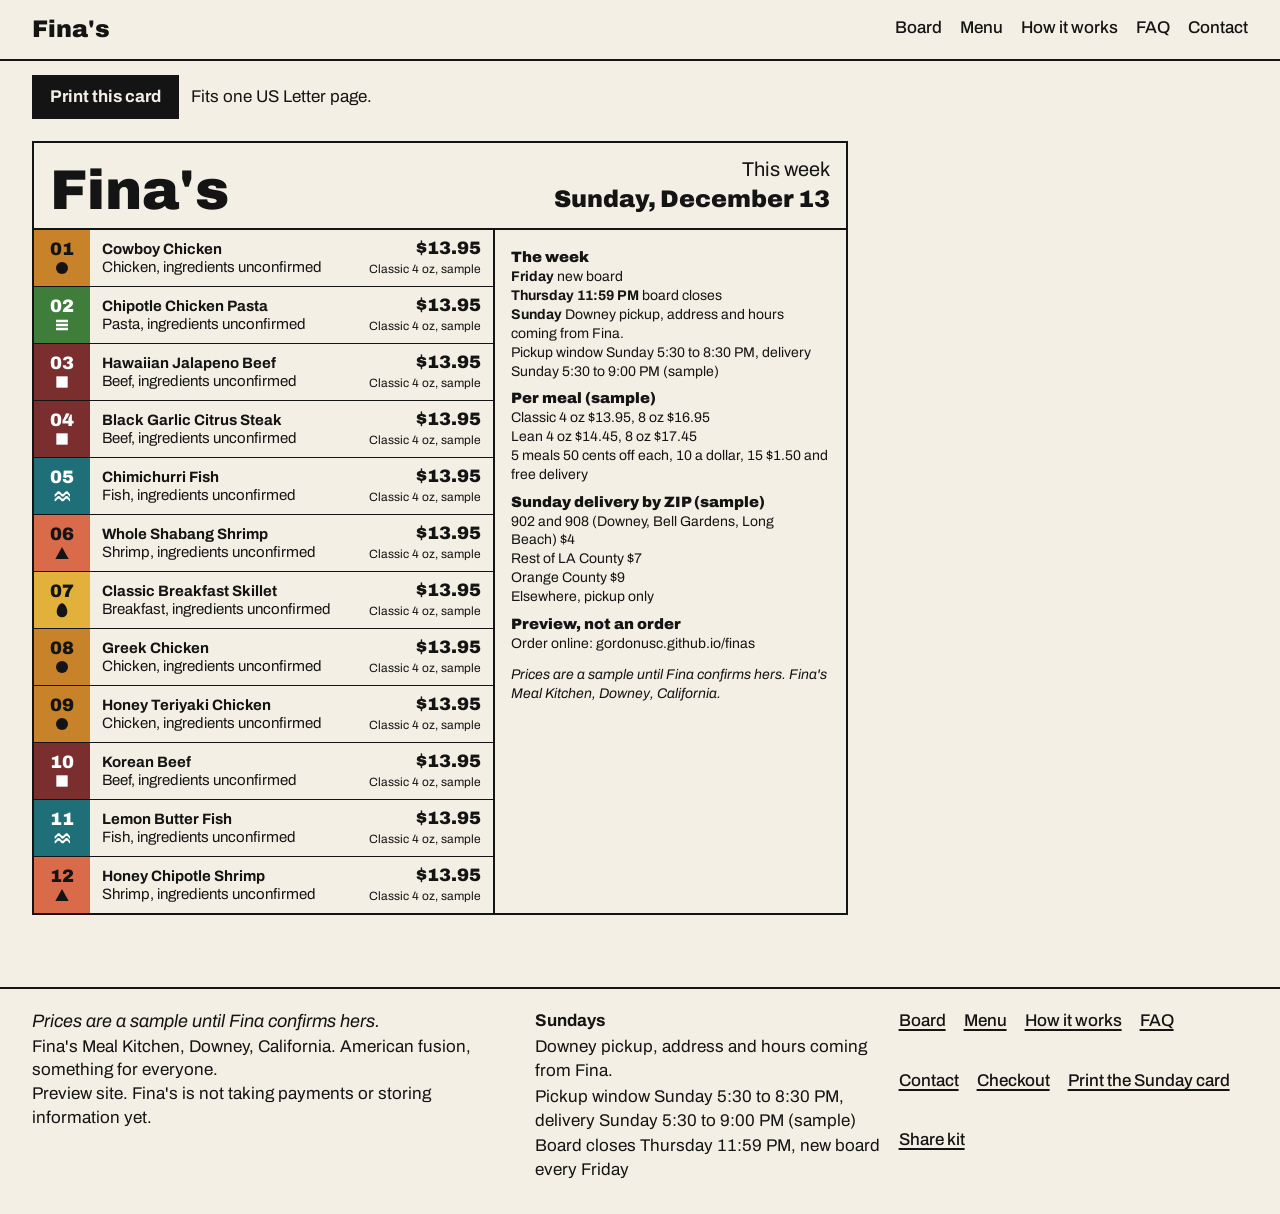
==== commit 8820ae7b: "Fina's corrections per Astra review and Gordon's YES (21:51): every dish and sauce says Ingredients " ====
--- a/card.html
+++ b/card.html
@@ -59,62 +59,62 @@
       <ol class="card-dishes" aria-label="This week's dishes">
       <li>
         <span class="cn" style="background:var(--chicken);color:var(--on-chicken)">01<svg aria-hidden="true"><use href="#p-circle"/></svg></span>
-        <span class="cname"><strong>Cowboy Chicken</strong><br>Chicken, no allergen in the name</span>
+        <span class="cname"><strong>Cowboy Chicken</strong><br>Chicken, ingredients unconfirmed</span>
         <span class="cpr">$13.95<br><small>Classic 4 oz, sample</small></span>
       </li>
       <li>
         <span class="cn" style="background:var(--pasta);color:var(--on-pasta)">02<svg aria-hidden="true"><use href="#p-ribbon"/></svg></span>
-        <span class="cname"><strong>Chipotle Chicken Pasta</strong><br>Pasta, wheat, heat</span>
+        <span class="cname"><strong>Chipotle Chicken Pasta</strong><br>Pasta, ingredients unconfirmed</span>
         <span class="cpr">$13.95<br><small>Classic 4 oz, sample</small></span>
       </li>
       <li>
         <span class="cn" style="background:var(--beef);color:var(--on-beef)">03<svg aria-hidden="true"><use href="#p-square"/></svg></span>
-        <span class="cname"><strong>Hawaiian Jalapeno Beef</strong><br>Beef, heat</span>
+        <span class="cname"><strong>Hawaiian Jalapeno Beef</strong><br>Beef, ingredients unconfirmed</span>
         <span class="cpr">$13.95<br><small>Classic 4 oz, sample</small></span>
       </li>
       <li>
         <span class="cn" style="background:var(--beef);color:var(--on-beef)">04<svg aria-hidden="true"><use href="#p-square"/></svg></span>
-        <span class="cname"><strong>Black Garlic Citrus Steak</strong><br>Beef, no allergen in the name</span>
+        <span class="cname"><strong>Black Garlic Citrus Steak</strong><br>Beef, ingredients unconfirmed</span>
         <span class="cpr">$13.95<br><small>Classic 4 oz, sample</small></span>
       </li>
       <li>
         <span class="cn" style="background:var(--fish);color:var(--on-fish)">05<svg aria-hidden="true"><use href="#p-wave"/></svg></span>
-        <span class="cname"><strong>Chimichurri Fish</strong><br>Fish, fish</span>
+        <span class="cname"><strong>Chimichurri Fish</strong><br>Fish, ingredients unconfirmed</span>
         <span class="cpr">$13.95<br><small>Classic 4 oz, sample</small></span>
       </li>
       <li>
         <span class="cn" style="background:var(--shrimp);color:var(--on-shrimp)">06<svg aria-hidden="true"><use href="#p-triangle"/></svg></span>
-        <span class="cname"><strong>Whole Shabang Shrimp</strong><br>Shrimp, shellfish</span>
+        <span class="cname"><strong>Whole Shabang Shrimp</strong><br>Shrimp, ingredients unconfirmed</span>
         <span class="cpr">$13.95<br><small>Classic 4 oz, sample</small></span>
       </li>
       <li>
         <span class="cn" style="background:var(--breakfast);color:var(--on-breakfast)">07<svg aria-hidden="true"><use href="#p-egg"/></svg></span>
-        <span class="cname"><strong>Classic Breakfast Skillet</strong><br>Breakfast, egg</span>
+        <span class="cname"><strong>Classic Breakfast Skillet</strong><br>Breakfast, ingredients unconfirmed</span>
         <span class="cpr">$13.95<br><small>Classic 4 oz, sample</small></span>
       </li>
       <li>
         <span class="cn" style="background:var(--chicken);color:var(--on-chicken)">08<svg aria-hidden="true"><use href="#p-circle"/></svg></span>
-        <span class="cname"><strong>Greek Chicken</strong><br>Chicken, no allergen in the name</span>
+        <span class="cname"><strong>Greek Chicken</strong><br>Chicken, ingredients unconfirmed</span>
         <span class="cpr">$13.95<br><small>Classic 4 oz, sample</small></span>
       </li>
       <li>
         <span class="cn" style="background:var(--chicken);color:var(--on-chicken)">09<svg aria-hidden="true"><use href="#p-circle"/></svg></span>
-        <span class="cname"><strong>Honey Teriyaki Chicken</strong><br>Chicken, soy</span>
+        <span class="cname"><strong>Honey Teriyaki Chicken</strong><br>Chicken, ingredients unconfirmed</span>
         <span class="cpr">$13.95<br><small>Classic 4 oz, sample</small></span>
       </li>
       <li>
         <span class="cn" style="background:var(--beef);color:var(--on-beef)">10<svg aria-hidden="true"><use href="#p-square"/></svg></span>
-        <span class="cname"><strong>Korean Beef</strong><br>Beef, soy</span>
+        <span class="cname"><strong>Korean Beef</strong><br>Beef, ingredients unconfirmed</span>
         <span class="cpr">$13.95<br><small>Classic 4 oz, sample</small></span>
       </li>
       <li>
         <span class="cn" style="background:var(--fish);color:var(--on-fish)">11<svg aria-hidden="true"><use href="#p-wave"/></svg></span>
-        <span class="cname"><strong>Lemon Butter Fish</strong><br>Fish, fish, dairy</span>
+        <span class="cname"><strong>Lemon Butter Fish</strong><br>Fish, ingredients unconfirmed</span>
         <span class="cpr">$13.95<br><small>Classic 4 oz, sample</small></span>
       </li>
       <li>
         <span class="cn" style="background:var(--shrimp);color:var(--on-shrimp)">12<svg aria-hidden="true"><use href="#p-triangle"/></svg></span>
-        <span class="cname"><strong>Honey Chipotle Shrimp</strong><br>Shrimp, shellfish, heat</span>
+        <span class="cname"><strong>Honey Chipotle Shrimp</strong><br>Shrimp, ingredients unconfirmed</span>
         <span class="cpr">$13.95<br><small>Classic 4 oz, sample</small></span>
       </li>
       </ol>
@@ -125,8 +125,8 @@
         <p>Classic 4 oz $13.95, 8 oz $16.95<br>Lean 4 oz $14.45, 8 oz $17.45<br>5 meals 50 cents off each, 10 a dollar, 15 $1.50 and free delivery</p>
         <h2>Sunday delivery by ZIP (sample)</h2>
         <p>902 and 908 (Downey, Bell Gardens, Long Beach) $4<br>Rest of LA County $7<br>Orange County $9<br>Elsewhere, pickup only</p>
-        <h2>Order number</h2>
-        <p class="card-line" aria-label="Write your order number here"></p>
+        <h2>Preview, not an order</h2>
+        <p>Order online: gordonusc.github.io/finas</p>
         <p class="card-sample">Prices are a sample until Fina confirms hers. Fina's Meal Kitchen, Downey, California.</p>
       </div>
     </div>
--- a/styles.css
+++ b/styles.css
@@ -637,3 +637,25 @@
 .kit p { padding: 4px 0; max-width: 52ch; }
 .kit-cap { border-left: 6px solid var(--chicken); padding-left: 12px !important; margin: 8px 0; }
 @media (min-width: 760px) { .kit { grid-template-columns: 360px minmax(0, 1fr); align-items: start; } }
+
+/* F3 2026-10-04 (Astra review): desktop food leads. Compact masthead and controls, two wide tile columns, clip after the dishes, quieter empty bag. Phone layout untouched. */
+@media (min-width: 1000px) {
+  .hero { max-height: 210px; }
+  .hero-name { padding: 6px 24px 6px 0; }
+  .hero-name h1 { font-size: 64px; }
+  .hero-name p { font-size: 17px; padding-top: 4px; }
+  .hero-strip { margin-top: 8px; max-width: 520px; }
+  .fact { padding: 6px 0; }
+  .fact .v { font-size: 22px; }
+  .board { grid-template-columns: minmax(0, 1fr) 320px; }
+  .board-head { padding: 8px 0; gap: 8px 20px; }
+  .board-head h2 { font-size: 30px; }
+  .price-line { font-size: 16px; }
+  .price-line strong { font-size: 19px; }
+  .fills { padding: 6px 0; }
+  .fills .btn { min-height: 40px; padding-top: 6px; padding-bottom: 6px; }
+  .caption { padding: 4px 0; }
+  .tiles { margin-top: 6px; grid-template-columns: repeat(2, minmax(0, 1fr)); }
+  .media-tile { order: 99; }
+}
+@media (min-width: 1600px) { .tiles { grid-template-columns: repeat(3, minmax(0, 1fr)); } }
